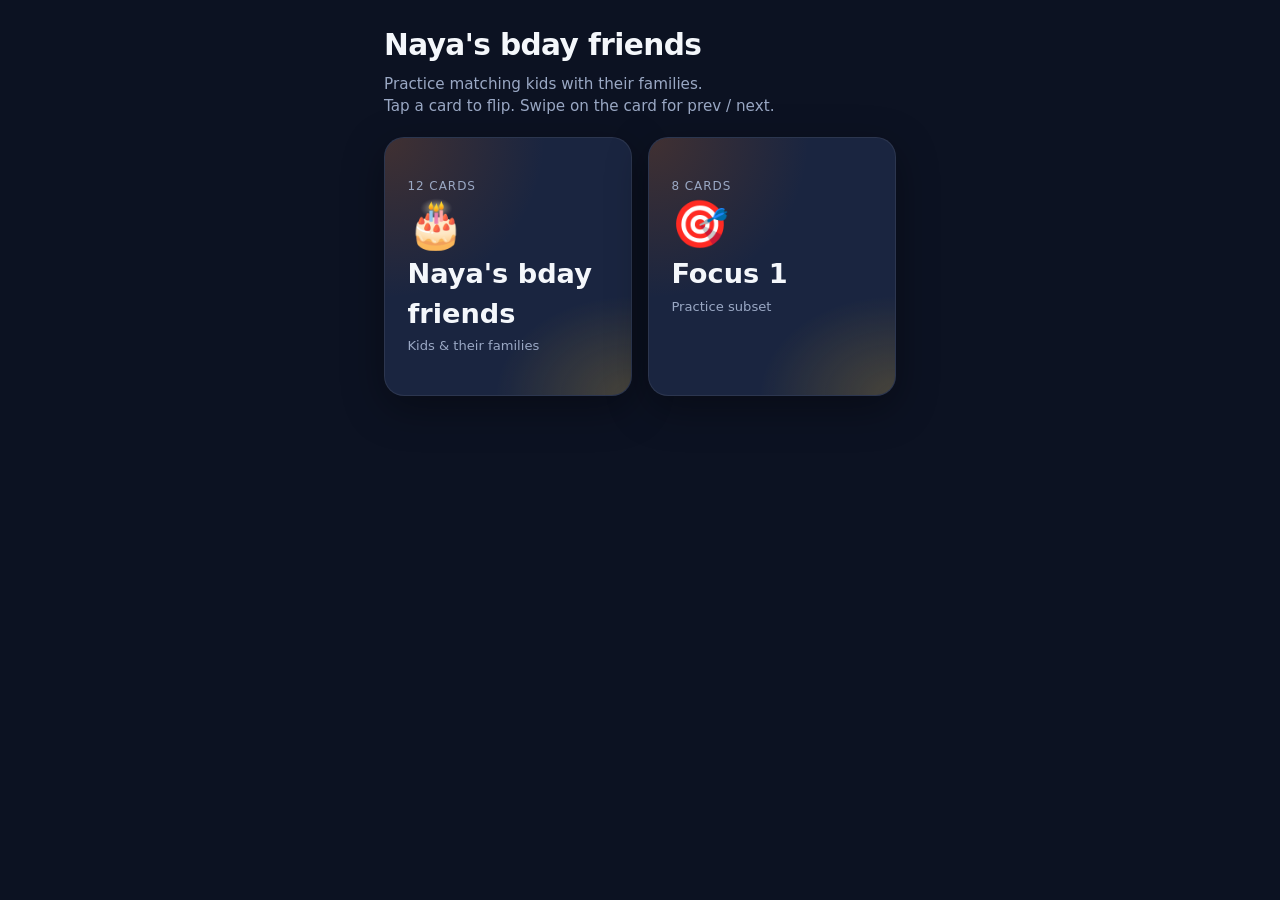
==== ttp/index.html @ 27c1b376 "Add /ttp family flashcard decks, Focus 1, and landing UX tweaks - Naya's bday friends and Focus 1 de" ====
<!DOCTYPE html>
<html lang="en">
  <head>
    <meta charset="UTF-8" />
    <meta
      name="viewport"
      content="width=device-width, initial-scale=1, viewport-fit=cover, maximum-scale=5"
    />
    <meta name="theme-color" content="#0c1222" />
    <meta name="apple-mobile-web-app-capable" content="yes" />
    <meta name="apple-mobile-web-app-status-bar-style" content="black-translucent" />
    <title>Naya's bday friends — Pono Practice</title>
    <link rel="stylesheet" href="../css/styles.css" />
  </head>
  <body data-landing-deck-filter="nayas-bday-friends,ttp-focus-1">
    <div class="app">
      <div id="screen-landing" class="screen is-active" data-screen="landing">
        <header class="landing-header">
          <h1>Naya's bday friends</h1>
          <p>
            Practice matching kids with their families.<br />Tap a card to flip. Swipe on the card
            for prev / next.
          </p>
        </header>
        <div id="deck-grid" class="deck-grid" role="list"></div>
      </div>

      <div id="screen-study" class="screen" data-screen="study">
        <div class="study-top">
          <button
            type="button"
            id="back-btn"
            class="back-btn"
            aria-label="Back to deck menu"
          >
            ←
          </button>
          <div class="study-meta">
            <h2 id="study-title">Deck</h2>
            <div class="progress-line" aria-hidden="true">
              <div id="progress-fill" class="progress-line__fill" style="width: 0%"></div>
            </div>
            <p id="study-counter" class="counter">Card 0 of 0</p>
          </div>
        </div>

        <div class="card-stage">
          <p class="flip-hint">Tap card for names · swipe ← → to navigate</p>
          <div class="flashcard-wrap">
            <button
              type="button"
              id="flashcard"
              class="flashcard"
              aria-pressed="false"
              aria-label="Flashcard. Tap to flip."
            >
              <div id="flashcard-inner" class="flashcard-inner">
                <div class="flashcard-face flashcard-face--front">
                  <span id="face-front-label" class="flashcard-label">Hawaiian</span>
                  <span id="face-front-text" class="flashcard-text"></span>
                </div>
                <div class="flashcard-face flashcard-face--back">
                  <span id="face-back-label" class="flashcard-label">English</span>
                  <span id="face-back-text" class="flashcard-text"></span>
                </div>
              </div>
            </button>
          </div>
        </div>

        <div class="study-controls">
          <button type="button" id="prev-btn" class="ctrl-btn" disabled>
            Previous
          </button>
          <button type="button" id="next-btn" class="ctrl-btn ctrl-btn--primary">
            Next
          </button>
        </div>
      </div>

      <div id="screen-finish" class="screen" data-screen="finish">
        <div class="finish-panel">
          <h2>Nice work!</h2>
          <p id="finish-msg">You finished the deck.</p>
          <button type="button" id="restart-btn" class="ctrl-btn ctrl-btn--primary">
            Study again
          </button>
          <button type="button" id="home-btn" class="ctrl-btn">Back to menu</button>
        </div>
      </div>
    </div>

    <script src="../js/data.js"></script>
    <script src="../js/app.js"></script>
  </body>
</html>
---- css/styles.css ----
/* Mobile-first: iPhone safe areas, 44px+ touch targets, reduced motion */

:root {
  --bg: #0c1222;
  --bg-elevated: #141c32;
  --surface: #1a2540;
  --text: #f4f7fb;
  --text-muted: #9aa8c4;
  --accent-ocean: #2dd4bf;
  --accent-ocean-dim: #0f766e;
  --accent-fruit: #fbbf24;
  --accent-fruit-dim: #b45309;
  --border: rgba(255, 255, 255, 0.08);
  --shadow: 0 12px 40px rgba(0, 0, 0, 0.35);
  --radius: 20px;
  --radius-sm: 14px;
  --font: "Segoe UI", system-ui, -apple-system, BlinkMacSystemFont, "Helvetica Neue",
    sans-serif;
  --tap-size: min(48px, 12vw);
}

*,
*::before,
*::after {
  box-sizing: border-box;
}

html {
  -webkit-text-size-adjust: 100%;
  scroll-behavior: smooth;
}

body {
  margin: 0;
  min-height: 100dvh;
  min-height: -webkit-fill-available;
  font-family: var(--font);
  background: var(--bg);
  color: var(--text);
  line-height: 1.45;
  -webkit-font-smoothing: antialiased;
  /* iOS safe areas */
  padding-top: env(safe-area-inset-top, 0);
  padding-bottom: env(safe-area-inset-bottom, 0);
  padding-left: env(safe-area-inset-left, 0);
  padding-right: env(safe-area-inset-right, 0);
}

.app {
  max-width: 480px;
  margin: 0 auto;
  min-height: 100dvh;
  padding: 1rem 1.25rem 1.5rem;
  display: flex;
  flex-direction: column;
}

@media (min-width: 768px) {
  .app {
    max-width: 560px;
    padding: 1.5rem 1.5rem 2rem;
  }
}

/* ——— Landing ——— */

.landing-header {
  margin-bottom: 1.25rem;
}

.landing-header h1 {
  font-size: clamp(1.5rem, 5.5vw, 1.85rem);
  font-weight: 700;
  letter-spacing: -0.02em;
  margin: 0 0 0.35rem;
}

.landing-header p {
  margin: 0;
  color: var(--text-muted);
  font-size: 0.95rem;
}

.deck-grid {
  display: grid;
  gap: 1rem;
  grid-template-columns: 1fr;
}

@media (min-width: 420px) and (min-height: 600px) {
  .deck-grid {
    grid-template-columns: 1fr 1fr;
  }
}

.deck-see-more {
  display: flex;
  align-items: center;
  justify-content: center;
  gap: 0.4rem;
  width: 100%;
  margin: 0.85rem 0 0;
  min-height: var(--tap-size);
  padding: 0.65rem 1rem;
  border: 1px dashed var(--border);
  border-radius: var(--radius-sm);
  background: rgba(45, 212, 191, 0.06);
  color: var(--accent-ocean);
  font: inherit;
  font-size: 0.95rem;
  font-weight: 600;
  cursor: pointer;
  -webkit-tap-highlight-color: transparent;
  touch-action: manipulation;
  transition: background 0.15s ease, border-color 0.15s ease;
}

.deck-see-more:hover {
  background: rgba(45, 212, 191, 0.1);
  border-color: rgba(45, 212, 191, 0.35);
}

.deck-see-more:active {
  opacity: 0.92;
}

.deck-see-more:focus-visible {
  outline: 3px solid var(--accent-ocean);
  outline-offset: 2px;
}

.deck-see-more__icon {
  font-size: 1.35rem;
  font-weight: 700;
  line-height: 1;
}

.deck-see-more__label {
  text-decoration: underline;
  text-underline-offset: 0.15em;
}

.deck-grid--extra {
  margin-top: 0.85rem;
}

/* Ensure [hidden] wins over .deck-grid { display: grid } so extra decks stay collapsed until toggled */
#deck-grid-extra[hidden] {
  display: none !important;
  margin: 0 !important;
  padding: 0;
  min-height: 0;
  overflow: hidden;
  pointer-events: none;
}

.deck-tile {
  position: relative;
  border: 1px solid var(--border);
  border-radius: var(--radius);
  padding: calc(1.25rem + 20px) calc(1.15rem + 4px);
  min-height: 140px;
  text-align: left;
  cursor: pointer;
  -webkit-tap-highlight-color: transparent;
  touch-action: manipulation;
  background: var(--surface);
  box-shadow: var(--shadow);
  color: inherit;
  font: inherit;
  display: flex;
  flex-direction: column;
  justify-content: flex-start;
  overflow: hidden;
  transition: transform 0.15s ease, box-shadow 0.15s ease;
}

.deck-tile:active {
  transform: scale(0.98);
}

.deck-tile:focus-visible {
  outline: 3px solid var(--accent-ocean);
  outline-offset: 2px;
}

.deck-tile--ocean::before {
  content: "";
  position: absolute;
  inset: 0;
  background: radial-gradient(
 ellipse 120% 80% at 100% 0%,
      rgba(45, 212, 191, 0.22),
      transparent 55%
    ),
    radial-gradient(circle at 0% 100%, rgba(15, 118, 110, 0.35), transparent 50%);
  pointer-events: none;
}

.deck-tile--fruit::before {
  content: "";
  position: absolute;
  inset: 0;
  background: radial-gradient(
      ellipse 100% 70% at 100% 100%,
      rgba(251, 191, 36, 0.2),
      transparent 55%
    ),
    radial-gradient(circle at 0% 0%, rgba(180, 83, 9, 0.25), transparent 45%);
  pointer-events: none;
}

.deck-tile__count {
  position: relative;
  font-size: 0.75rem;
  text-transform: uppercase;
  letter-spacing: 0.08em;
  color: var(--text-muted);
  margin-bottom: 0.35rem;
}

.deck-tile__emoji {
  position: relative;
  display: block;
  font-size: 2.9rem;
  line-height: 1;
  margin-bottom: 0.45rem;
}

.deck-tile__title {
  position: relative;
  font-size: clamp(1.4rem, 5.6vw, 1.7rem);
  font-weight: 700;
  margin: 0 0 0.25rem;
}

.deck-tile__subtitle {
  position: relative;
  font-size: 0.82rem;
  color: var(--text-muted);
  margin: 0;
  line-height: 1.35;
}

/* ——— Study view ——— */

.study-top {
  display: flex;
  align-items: center;
  gap: 0.75rem;
  margin-bottom: 1rem;
  flex-shrink: 0;
}

.back-btn {
  flex-shrink: 0;
  width: var(--tap-size);
  height: var(--tap-size);
  min-width: var(--tap-size);
  min-height: var(--tap-size);
  border-radius: var(--radius-sm);
  border: 1px solid var(--border);
  background: var(--bg-elevated);
  color: var(--text);
  display: inline-flex;
  align-items: center;
  justify-content: center;
  cursor: pointer;
  -webkit-tap-highlight-color: transparent;
  touch-action: manipulation;
  font-size: 1.25rem;
  line-height: 1;
  padding: 0;
}

.back-btn:active {
  opacity: 0.85;
}

.back-btn:focus-visible {
  outline: 3px solid var(--accent-ocean);
  outline-offset: 2px;
}

.study-meta {
  flex: 1;
  min-width: 0;
}

.study-meta h2 {
  margin: 0;
  font-size: 1rem;
  font-weight: 600;
  white-space: nowrap;
  overflow: hidden;
  text-overflow: ellipsis;
}

.progress-line {
  margin: 0.35rem 0 0;
  height: 4px;
  border-radius: 2px;
  background: var(--border);
  overflow: hidden;
}

.progress-line__fill {
  height: 100%;
  background: linear-gradient(90deg, var(--accent-ocean-dim), var(--accent-ocean));
  border-radius: 2px;
  transition: width 0.2s ease;
}

.study-meta .counter {
  margin: 0.25rem 0 0;
  font-size: 0.8rem;
  color: var(--text-muted);
}

.card-stage {
  flex: 1;
  display: flex;
  flex-direction: column;
  justify-content: center;
  min-height: 0;
  padding: 0.25rem 0 0.5rem;
  touch-action: pan-y pinch-zoom;
}

.flip-hint {
  text-align: center;
  font-size: 0.78rem;
  color: var(--text-muted);
  margin: 0 0 0.65rem;
  flex-shrink: 0;
}

.flashcard-wrap {
  perspective: 1200px;
  width: 100%;
  max-width: 100%;
  margin: 0 auto;
  flex: 1;
  display: flex;
  align-items: stretch;
  min-height: min(52vh, 380px);
}

.flashcard {
  position: relative;
  width: 100%;
  min-height: min(52vh, 380px);
  cursor: pointer;
  -webkit-tap-highlight-color: transparent;
  touch-action: manipulation;
  border: none;
  background: transparent;
  padding: 0;
  font: inherit;
  color: inherit;
  border-radius: var(--radius);
}

.flashcard:focus-visible {
  outline: 3px solid var(--accent-ocean);
  outline-offset: 4px;
}

.flashcard-inner {
  position: relative;
  width: 100%;
  height: 100%;
  min-height: min(52vh, 380px);
  transition: transform 0.55s cubic-bezier(0.4, 0, 0.2, 1);
  transform-style: preserve-3d;
  border-radius: var(--radius);
}

.flashcard.is-flipped .flashcard-inner {
  transform: rotateY(180deg);
}

.flashcard-face {
  position: absolute;
  inset: 0;
  backface-visibility: hidden;
  -webkit-backface-visibility: hidden;
  border-radius: var(--radius);
  border: 1px solid var(--border);
  background: var(--surface);
  box-shadow: var(--shadow);
  display: flex;
  align-items: center;
  justify-content: center;
  padding: 1.5rem calc(3.75rem + 4px);
  overflow: auto;
  -webkit-overflow-scrolling: touch;
}

.flashcard-face--back {
  transform: rotateY(180deg);
}

.flashcard-label {
  position: absolute;
  top: 0.85rem;
  left: 1rem;
  font-size: 0.68rem;
  text-transform: uppercase;
  letter-spacing: 0.1em;
  color: var(--text-muted);
}

.flashcard-text {
  font-size: clamp(2.4rem, 10.5vw, 3.2rem);
  font-weight: 600;
  text-align: center;
  line-height: 1.25;
  word-break: break-word;
  hyphens: auto;
}

.flashcard-face--back .flashcard-text {
  font-size: clamp(1.8rem, 8vw, 2.3rem);
  font-weight: 500;
  color: var(--text-muted);
}

.flashcard-face--back .flashcard-text--has-sub {
  font-size: unset;
  display: flex;
  flex-direction: column;
  align-items: center;
  gap: 0.65rem;
}

.flashcard-face--back .flashcard-text__main {
  font-size: clamp(1.8rem, 8vw, 2.3rem);
  font-weight: 500;
  color: var(--text-muted);
}

.flashcard-face--back .flashcard-text__sub {
  font-size: clamp(0.95rem, 3.4vw, 1.2rem);
  font-weight: 400;
  font-style: italic;
  font-family: Georgia, "Times New Roman", ui-serif, serif;
  color: rgba(154, 168, 196, 0.88);
  line-height: 1.45;
  max-width: 32ch;
}

.study-controls {
  display: flex;
  gap: 0.75rem;
  align-items: stretch;
  margin-top: 1rem;
  flex-shrink: 0;
  padding-bottom: env(safe-area-inset-bottom, 0);
}

.ctrl-btn {
  flex: 1;
  min-height: var(--tap-size);
  padding: 0.85rem 1rem;
  border-radius: var(--radius-sm);
  border: 1px solid var(--border);
  background: var(--bg-elevated);
  color: var(--text);
  font-size: 0.95rem;
  font-weight: 600;
  cursor: pointer;
  -webkit-tap-highlight-color: transparent;
  touch-action: manipulation;
}

.ctrl-btn:active {
  opacity: 0.88;
}

.ctrl-btn:disabled {
  opacity: 0.4;
  cursor: not-allowed;
}

.ctrl-btn--primary {
  background: linear-gradient(135deg, var(--accent-ocean-dim), #134e4a);
  border-color: rgba(45, 212, 191, 0.35);
}

.ctrl-btn:focus-visible {
  outline: 3px solid var(--accent-ocean);
  outline-offset: 2px;
}

.screen {
  display: none;
  flex-direction: column;
  flex: 1;
  min-height: 0;
}

.screen.is-active {
  display: flex;
}

.finish-panel {
  text-align: center;
  padding: 2rem 1rem;
  flex: 1;
  display: flex;
  flex-direction: column;
  justify-content: center;
  align-items: center;
  gap: 1rem;
}

.finish-panel h2 {
  margin: 0;
  font-size: 1.35rem;
}

.finish-panel p {
  margin: 0;
  color: var(--text-muted);
  max-width: 280px;
}

@media (prefers-reduced-motion: reduce) {
  .flashcard-inner {
    transition: none;
  }
  .deck-tile {
    transition: none;
  }
  .deck-see-more {
    transition: none;
  }
  .progress-line__fill {
    transition: none;
  }
}

.visually-hidden {
  position: absolute;
  width: 1px;
  height: 1px;
  padding: 0;
  margin: -1px;
  overflow: hidden;
  clip: rect(0, 0, 0, 0);
  white-space: nowrap;
  border: 0;
}
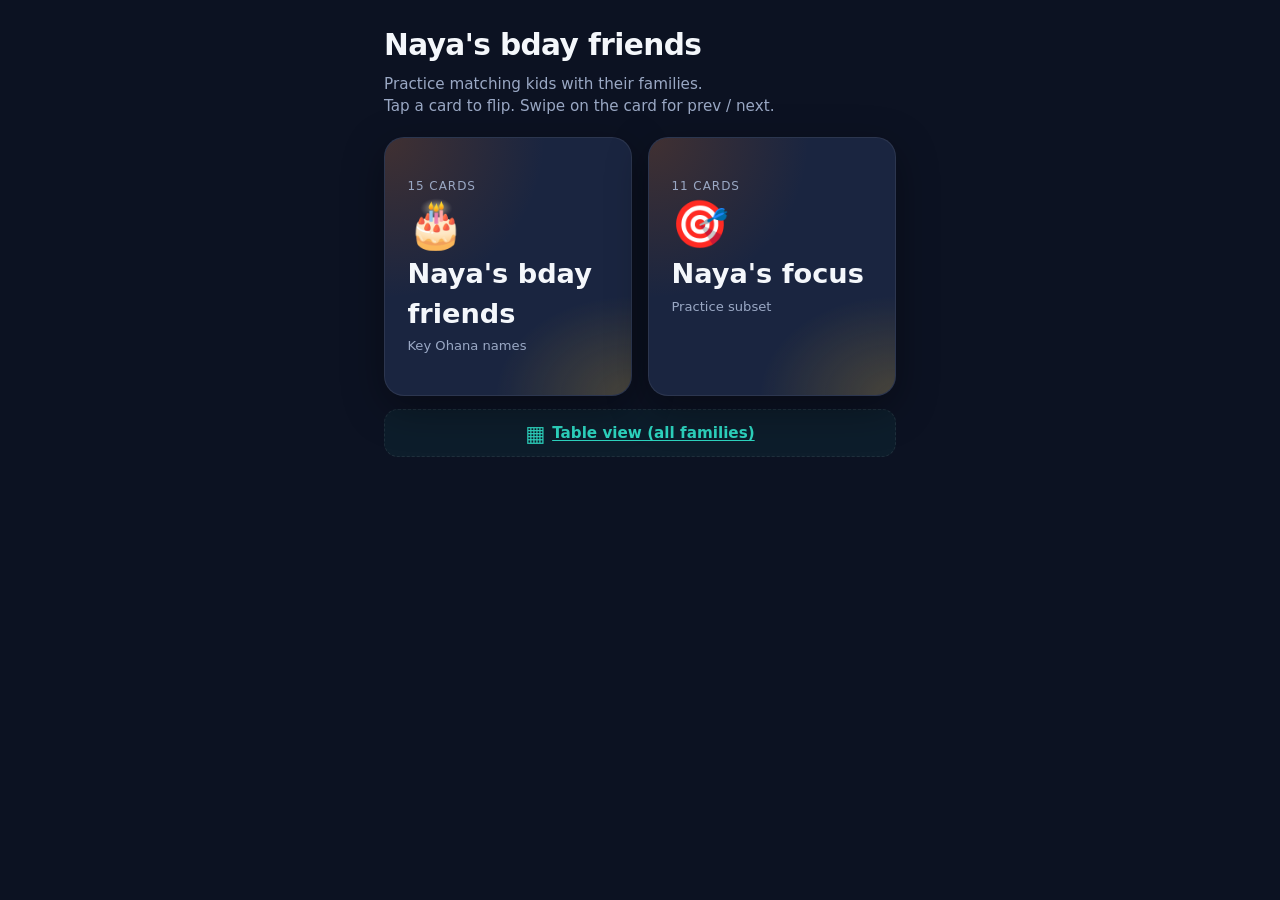
==== commit d29cead7: "TTP: family table page, landing link, Mason card; table styles Made-with: Cursor" ====
--- a/ttp/index.html
+++ b/ttp/index.html
@@ -23,6 +23,14 @@
           </p>
         </header>
         <div id="deck-grid" class="deck-grid" role="list"></div>
+        <a
+          href="table.html"
+          class="deck-see-more"
+          aria-label="Open table view: child names and parents for all TTP decks"
+        >
+          <span class="deck-see-more__icon" aria-hidden="true">▦</span>
+          <span class="deck-see-more__label">Table view (all families)</span>
+        </a>
       </div>
 
       <div id="screen-study" class="screen" data-screen="study">
--- a/css/styles.css
+++ b/css/styles.css
@@ -138,6 +138,11 @@
 .deck-see-more__label {
   text-decoration: underline;
   text-underline-offset: 0.15em;
+}
+
+a.deck-see-more {
+  text-decoration: none;
+  color: var(--accent-ocean);
 }
 
 .deck-grid--extra {
@@ -541,6 +546,102 @@
   }
 }
 
+/* TTP — table reference (child name | parents) */
+.ttp-table-page__back {
+  display: inline-flex;
+  align-items: center;
+  gap: 0.35rem;
+  margin: 0 0 1rem;
+  padding: 0.4rem 0;
+  min-height: var(--tap-size);
+  color: var(--accent-ocean);
+  font-weight: 600;
+  font-size: 0.95rem;
+  text-decoration: none;
+  -webkit-tap-highlight-color: transparent;
+}
+
+.ttp-table-page__back:hover {
+  text-decoration: underline;
+  text-underline-offset: 0.15em;
+}
+
+.ttp-table-page__back:focus-visible {
+  outline: 3px solid var(--accent-ocean);
+  outline-offset: 2px;
+  border-radius: 4px;
+}
+
+.ttp-table-section {
+  margin-top: 1.5rem;
+}
+
+.ttp-table-section:first-of-type {
+  margin-top: 0.5rem;
+}
+
+.ttp-table-section h2 {
+  margin: 0 0 0.5rem;
+  font-size: 1.1rem;
+  font-weight: 700;
+  color: var(--text);
+}
+
+.ttp-table-section .counter {
+  margin: 0 0 0.5rem;
+  font-size: 0.85rem;
+  color: var(--text-muted);
+}
+
+.ttp-table-wrap {
+  overflow-x: auto;
+  -webkit-overflow-scrolling: touch;
+  border: 1px solid var(--border);
+  border-radius: var(--radius-sm);
+  background: var(--surface);
+}
+
+.ttp-records-table {
+  width: 100%;
+  min-width: 280px;
+  border-collapse: collapse;
+  font-size: 0.95rem;
+}
+
+.ttp-records-table th,
+.ttp-records-table td {
+  padding: 0.65rem 0.85rem;
+  text-align: left;
+  vertical-align: top;
+  border-bottom: 1px solid var(--border);
+}
+
+.ttp-records-table tbody tr:last-child th,
+.ttp-records-table tbody tr:last-child td {
+  border-bottom: none;
+}
+
+.ttp-records-table thead th {
+  width: 38%;
+  font-weight: 600;
+  color: var(--accent-fruit);
+  background: rgba(251, 191, 36, 0.06);
+}
+
+.ttp-records-table tbody th {
+  width: 38%;
+  font-weight: 600;
+  color: var(--text);
+  background: rgba(255, 255, 255, 0.02);
+}
+
+@media (min-width: 480px) {
+  .ttp-records-table thead th,
+  .ttp-records-table tbody th {
+    width: 32%;
+  }
+}
+
 .visually-hidden {
   position: absolute;
   width: 1px;
